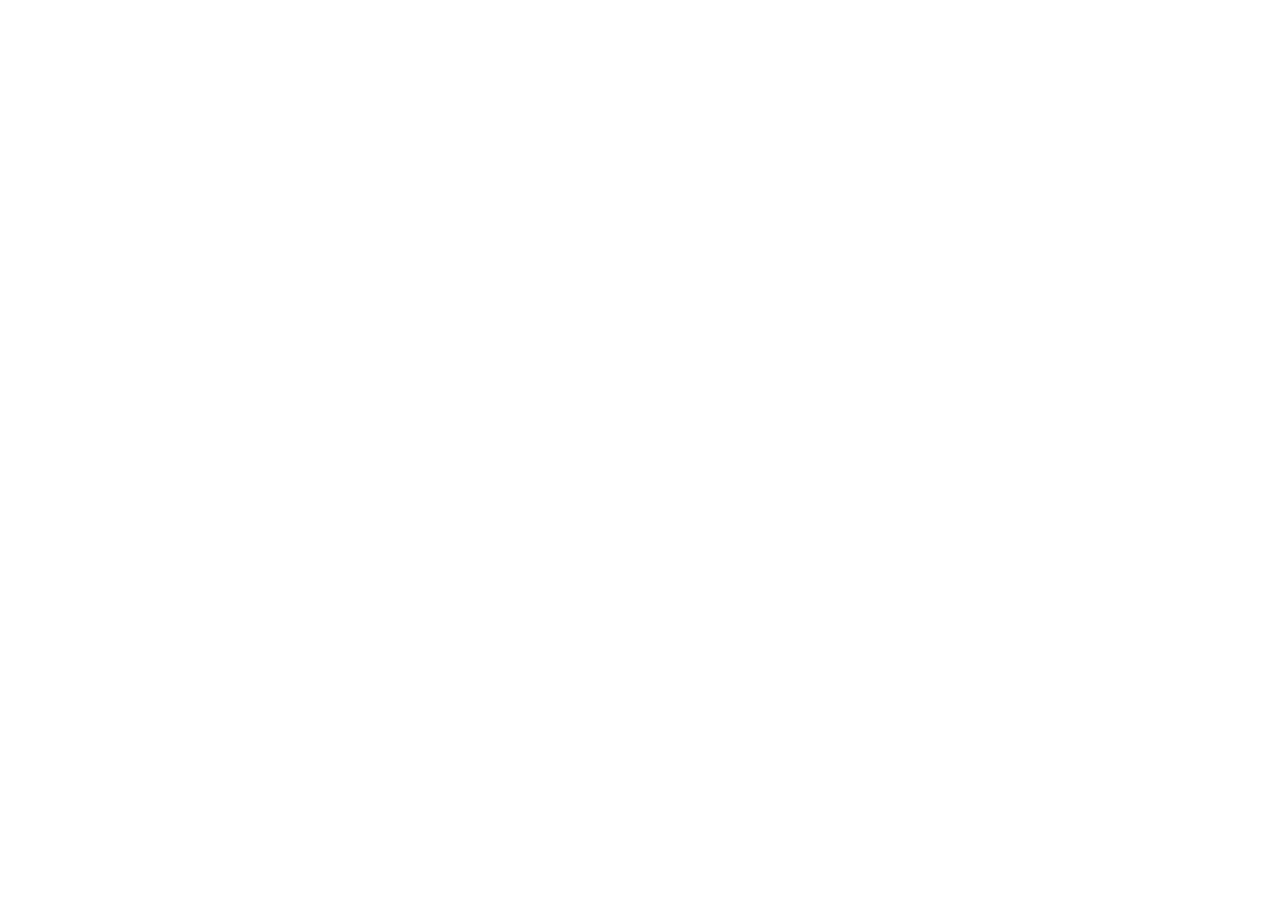
==== index.html @ 9a59e963 "initial commit" ====
<!DOCTYPE html>
<html lang="pt-BR">
<head>
    <meta charset="UTF-8">
    <meta name="viewport" content="width=device-width, initial-scale=1.0">
    <title>Pataviva - Início</title>
</head>
<body>
    
</body>
</html>
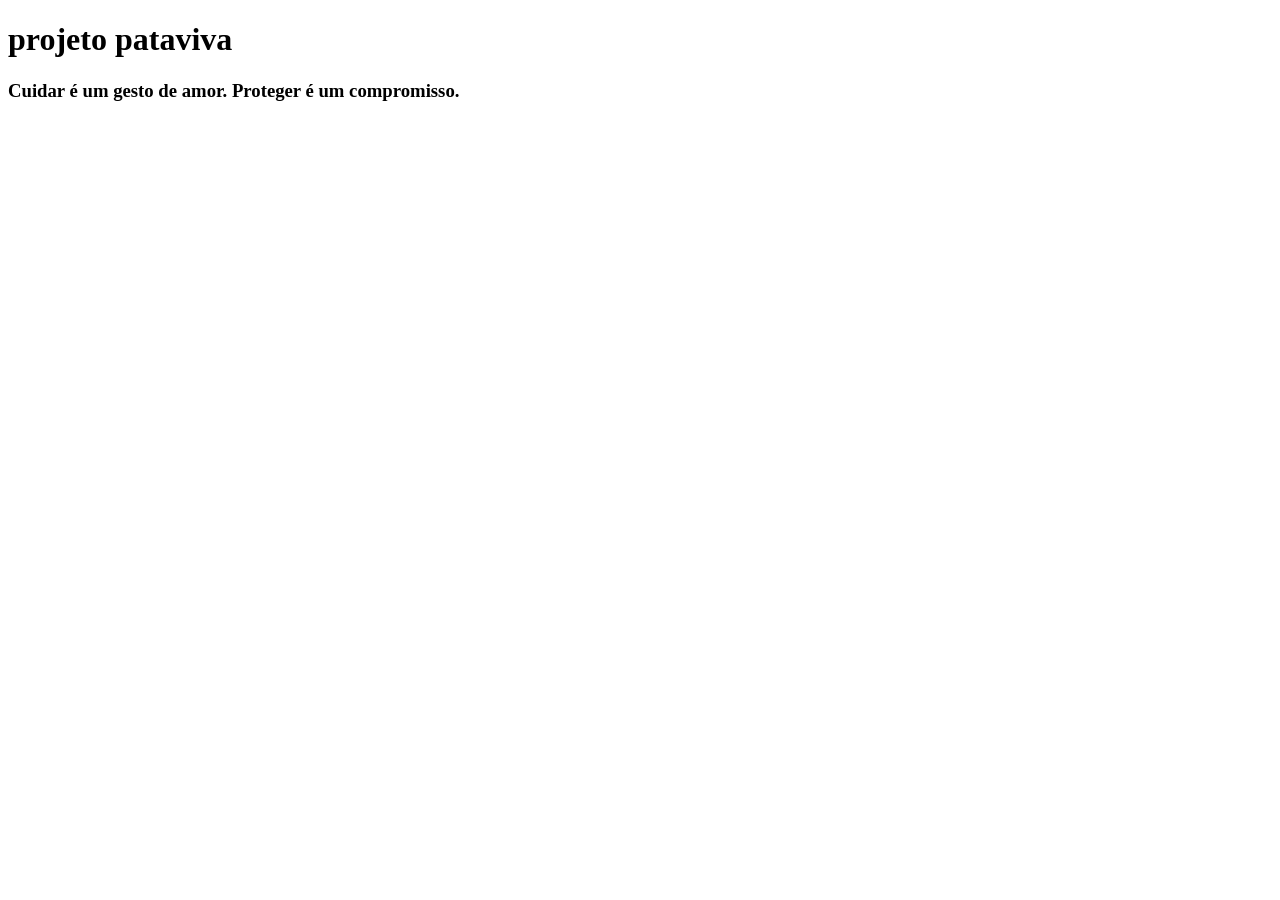
==== commit 014ef0da: "add: começando a desenvolver a tela index" ====
--- a/index.html
+++ b/index.html
@@ -3,9 +3,10 @@
 <head>
     <meta charset="UTF-8">
     <meta name="viewport" content="width=device-width, initial-scale=1.0">
-    <title>Pataviva - Início</title>
+    <title>Pataviva</title>
 </head>
 <body>
-    
+    <h1>projeto pataviva</h1>
+    <h3>Cuidar é um gesto de amor. Proteger é um compromisso.</h3>
 </body>
 </html>
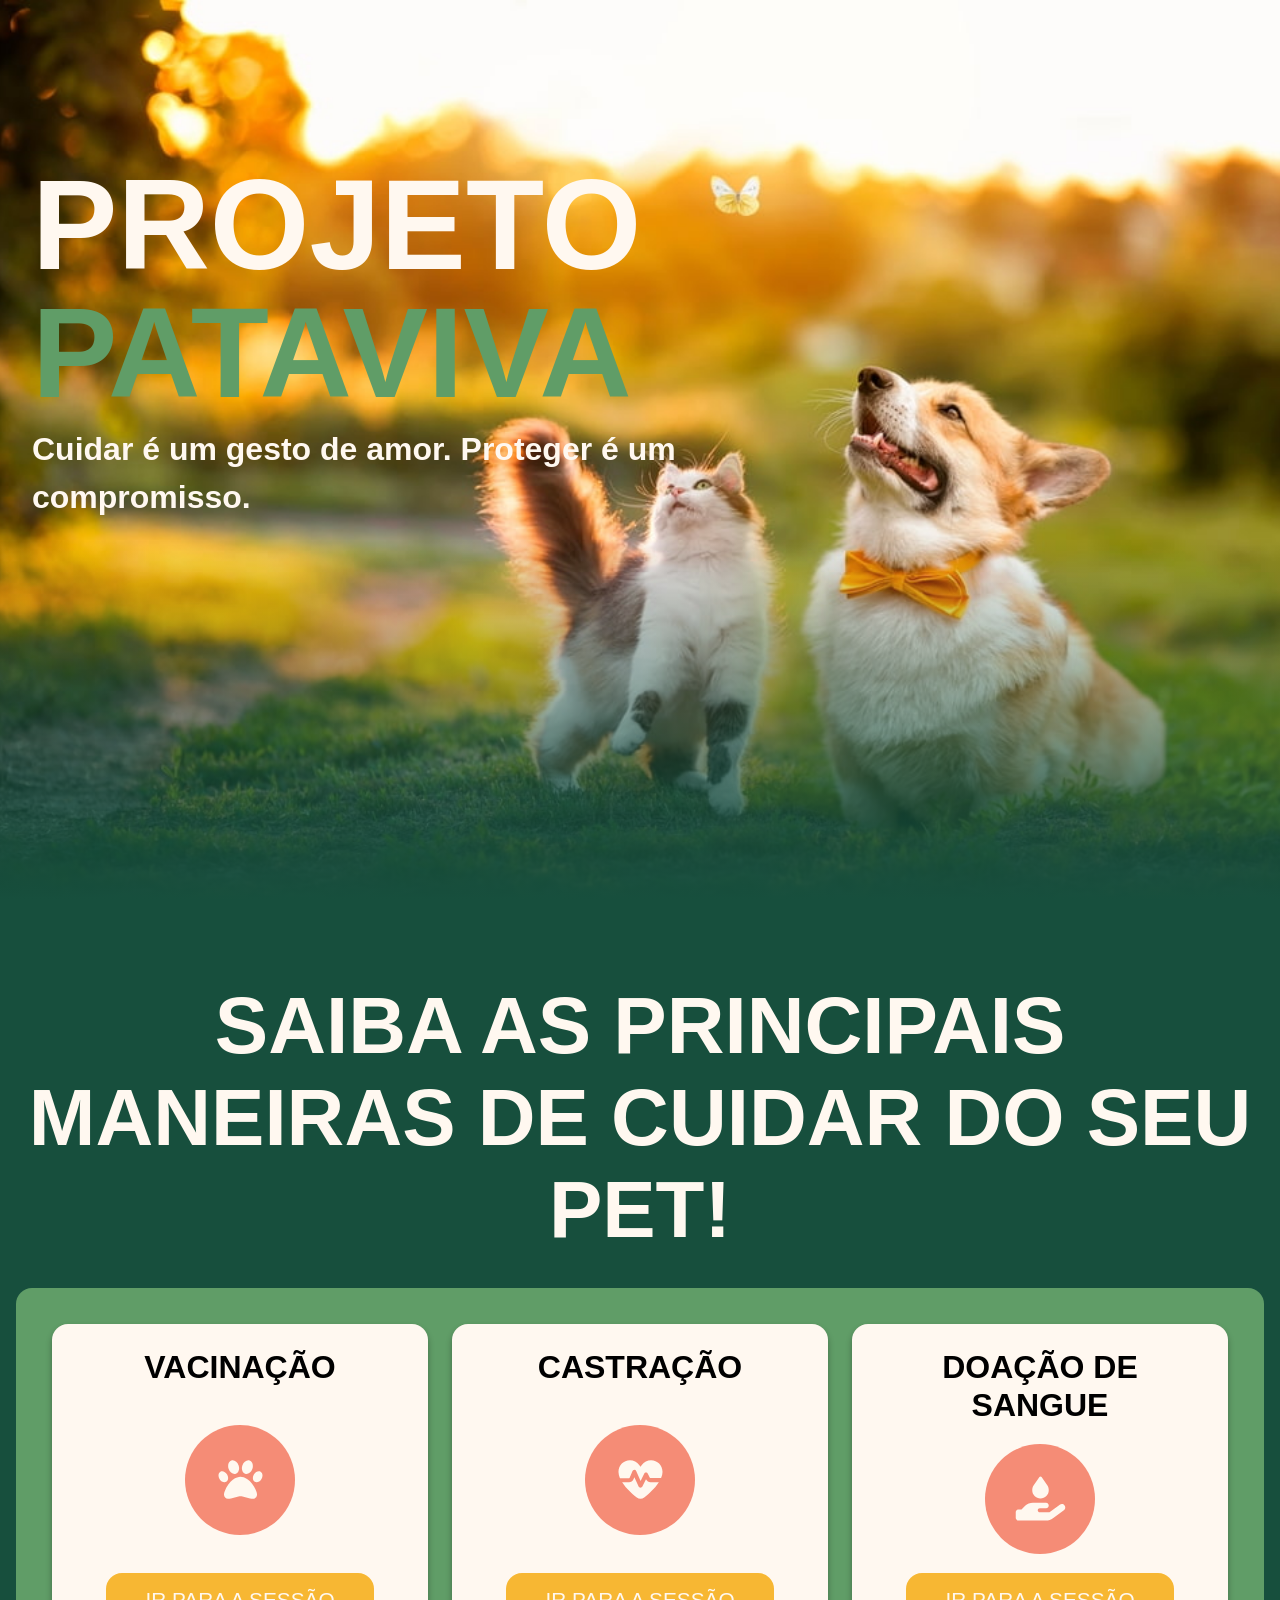
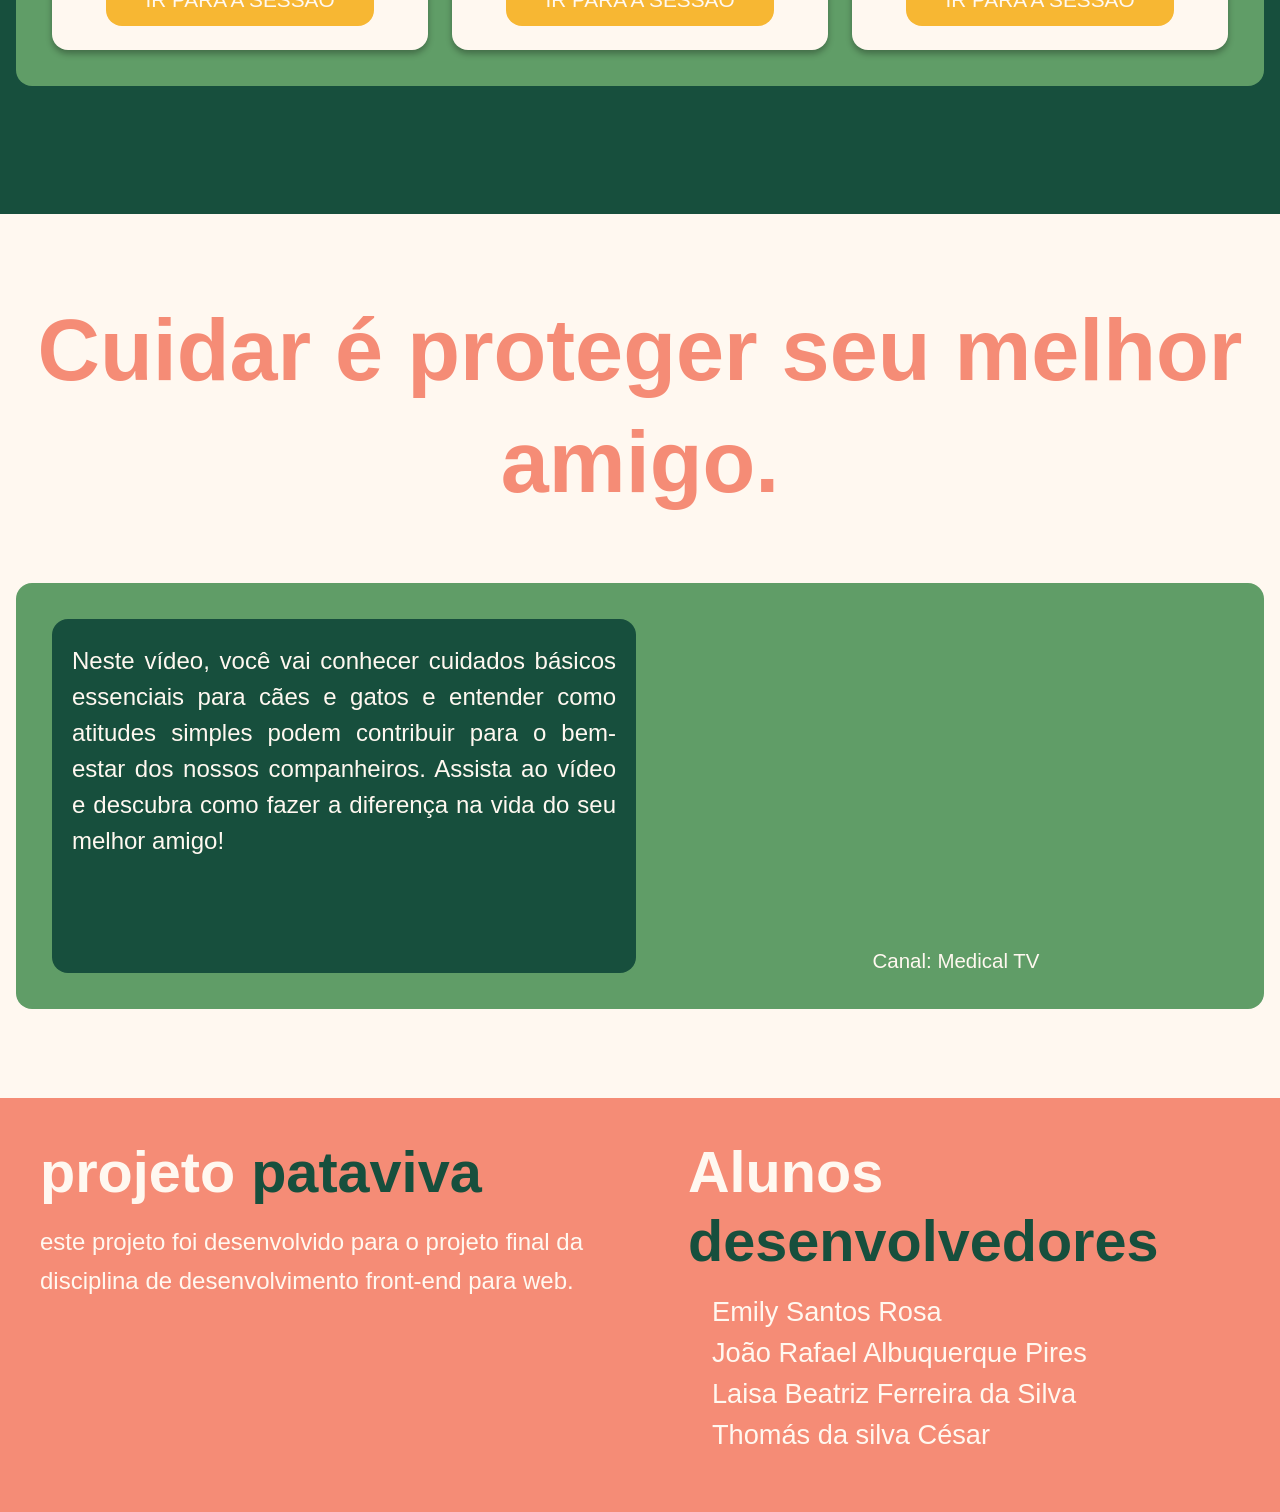
==== commit 60bfa89f: "feat: construção do html e css da tela inical do site." ====
--- a/index.html
+++ b/index.html
@@ -3,10 +3,73 @@
 <head>
     <meta charset="UTF-8">
     <meta name="viewport" content="width=device-width, initial-scale=1.0">
+    <link rel="stylesheet" href="/css/index.css">
     <title>Pataviva</title>
 </head>
 <body>
-    <h1>projeto pataviva</h1>
-    <h3>Cuidar é um gesto de amor. Proteger é um compromisso.</h3>
+
+    <section id="banner">
+        <div class="banner">
+            <h1>projeto <strong>pataviva</strong></h1>
+            <h3>Cuidar é um gesto de amor. Proteger é um compromisso.</h3>
+        </div>
+    </section>
+
+    <section id="sessoes">
+        <div class="container-sessao">
+            <h1>Saiba as principais maneiras de cuidar do seu Pet!</h1>
+            <div class="painel-cards">
+                <div class="card-vacinacao">
+                    <h3>Vacinação</h3>
+                    <div class="circulo-card"></div>
+                    <div class="botao-sessao">
+                        <a href="/pages/vacinacao.html">ir para a sessão</a>
+                    </div>
+                </div>
+                <div class="card-castracao">
+                    <h3>Castração</h3>
+                    <div class="circulo-card"></div>
+                    <div class="botao-sessao">
+                        <a href="/pages/castracao.html">ir para a sessão</a>
+                    </div>
+                </div>
+                <div class="card-doacao">
+                    <h3>doação de sangue</h3>
+                    <div class="circulo-card"></div>
+                    <div class="botao-sessao">
+                        <a href="/pages/doacao.html">ir para a sessão</a>
+                    </div>
+                </div>
+            </div>
+        </div>
+    </section>
+
+    <section id="video">
+        <h1>Cuidar é proteger seu melhor amigo.</h1>
+        <div class="container-video">
+            <div class="card-texto">
+                <p>Neste vídeo, você vai conhecer cuidados básicos essenciais para cães e gatos e entender como atitudes simples podem contribuir para o bem-estar dos nossos companheiros. Assista ao vídeo e descubra como fazer a diferença na vida do seu melhor amigo!</p>
+            </div>
+            <div class="card-video">
+                <iframe src="https://www.youtube.com/embed/X2qbrrYsVKo" title="Cuidados básicos para cães e gatos" allowfullscreen></iframe>
+            </div>
+        </div>
+    </section>
+    
+    <footer>
+        <div class="footer-box">
+            <h3>projeto <strong>pataviva</strong></h3>
+            <p>este projeto foi desenvolvido para o projeto final da disciplina de desenvolvimento front-end para web.</p>
+        </div>
+        <div class="footer-box">
+            <h3>Alunos <strong>desenvolvedores</strong></h3>
+            <ul>
+                <li>Emily Santos Rosa</li>
+                <li>João Rafael Albuquerque Pires</li>
+                <li>Laisa Beatriz Ferreira da Silva</li>
+                <li>Thomás da silva César</li>
+            </ul>
+        </div>
+    </footer>
 </body>
 </html>
--- a/css/index.css
+++ b/css/index.css
@@ -0,0 +1,267 @@
+@import url('https://fonts.googleapis.com/css2?family=Anton+SC:wght@400&display=swap');
+
+:root {
+    --amarelo: #F7B733;
+    --verde-claro: #609D67;
+    --verde-escuro: #174F3D;
+    --coral: #F58C76;
+    --creme: #FFF8F0;
+    --branco: #FFFFFF;
+    --preto: #000000;
+}
+
+* {
+    margin: 0;
+    padding: 0;
+    box-sizing: border-box;
+}
+
+body {
+    font-family: 'Anton SC', sans-serif;
+    background-color: var(--creme);
+    color: var(--preto);
+}
+
+section {
+    width: 100%;
+    height: auto;
+    margin: auto;
+    position: relative;
+    overflow: hidden;
+}
+
+.banner {
+    height: 100vh;
+    background-image:
+        linear-gradient(
+            to bottom,
+            transparent 60%,
+            var(--verde-escuro) 100%
+        ),
+        url("../assets/icons/foto-gato-cachorro.jpg");
+    background-size: cover;
+    background-position: center center;
+    display: flex;
+    flex-direction: column;
+    justify-content: center;
+    align-items: flex-start;
+    padding: clamp(1rem, 2rem, 2rem);
+    padding-bottom: 250px;
+}
+
+
+.banner h1 {
+    font-size: clamp(3vw, 10vw, 10vw);
+    line-height: 1;
+    text-transform: uppercase;
+    color: var(--creme);
+}
+
+.banner h1 strong {
+    color: var(--verde-claro);
+}
+
+.banner h3 {
+    max-width: 55%;
+    margin-top: 0.5rem;
+    font-size: clamp(1rem, 2.5rem, 2rem);
+    line-height: 1.5;
+    color: var(--creme);
+}
+
+#sessoes {
+    background-color: var(--verde-escuro);
+    padding: clamp(2.5rem, 6rem, 5rem) 1rem clamp(4rem, 9rem, 8rem);
+}
+
+.container-sessao {
+    margin: 0 auto;
+}
+
+.container-sessao h1 {
+    text-align: center;
+    text-transform: uppercase;
+    font-size: clamp(2.2rem, 5rem, 5.4rem);
+    color: var(--creme);
+    margin-bottom: 2rem;
+}
+
+.painel-cards {
+    display: grid;
+    grid-template-columns: repeat(3, minmax(0, 1fr));
+    gap: 1.5rem;
+    padding: 2.25rem;
+    background-color: var(--verde-claro);
+    border-radius: 16px;
+}
+
+.card-vacinacao,
+.card-castracao,
+.card-doacao {
+    display: flex;
+    flex-direction: column;
+    align-items: center;
+    justify-content: space-between;
+    gap: 1.5vw;
+    padding: 1.5rem 1.25rem;
+    background-color: var(--creme);
+    border-radius: 16px;
+    box-shadow: 0 4px 6px rgba(0, 0, 0, 0.3);
+}
+
+.card-vacinacao h3,
+.card-castracao h3,
+.card-doacao h3 {
+    display: flex;
+    align-items: center;
+    justify-content: center;
+    text-align: center;
+    text-transform: uppercase;
+    font-size: clamp(1.5rem, 2rem, 2.2rem);
+    line-height: 1.2;
+    color: var(--preto);
+}
+
+.circulo-card {
+    width: clamp(90px, 110px, 120px);
+    aspect-ratio: 1 / 1;
+    border-radius: 50%;
+    background-color: var(--coral);
+    background-repeat: no-repeat;
+    background-position: center;
+    background-size: 50%;
+}
+
+.card-vacinacao .circulo-card {
+    background-image: url("../assets/icons/paw-solid-full.svg");
+}
+
+.card-castracao .circulo-card {
+    background-image: url("../assets/icons/heart-pulse-solid-full.svg");
+}
+
+.card-doacao .circulo-card {
+    background-image: url("../assets/icons/hand-holding-droplet-solid-full.svg");
+}
+
+.botao-sessao {
+    width: 80%;
+    background-color: #F7B733;
+    border-radius: 16px;
+    transition: transform 0.3s ease;
+}
+
+.botao-sessao a {
+    display: block;
+    width: 100%;
+    padding: 0.9rem 0.5rem;
+    text-align: center;
+    text-transform: uppercase;
+    font-size: clamp(1rem, 1.3rem, 1.3rem);
+    color: var(--creme);
+    text-decoration: none;
+    border-radius: 10px;
+}
+
+.botao-sessao:hover {
+    transform: scale(0.9);
+}
+
+#video {
+    background-color: var(--creme);
+    padding: clamp(2.5rem, 5rem, 5rem) 1rem clamp(3rem, 7vw, 6rem);
+}
+
+#video h1 {
+    text-align: center;
+    font-size: clamp(2.2rem, 5.4rem, 5.4rem);
+    line-height: 1.3;
+    color: var(--coral);
+    margin: 0 auto clamp(2rem, 5vw, 4.5rem);
+}
+
+.container-video {
+    display: flex;
+    align-items: stretch;
+    gap: 3rem;
+    max-width: 100%;
+    margin: 0 auto;
+    padding: clamp(1rem, 2.5rem, 2.25rem);
+    background-color: var(--verde-claro);
+    border-radius: 16px;
+}
+
+.card-texto {
+    flex: 1 1 0;
+    padding: 1.5rem 1.25rem;
+    background-color: var(--verde-escuro);
+    border-radius: 16px;
+}
+
+.card-texto p {
+    text-align: justify;
+    font-size: clamp(1rem, 1.5rem, 1.5rem);
+    line-height: 1.5;
+    color: var(--creme);
+}
+
+.card-video {
+    flex: 1 1 0;
+    display: flex;
+    flex-direction: column;
+    justify-content: space-between;
+    gap: 1.5rem;
+}
+
+.card-video iframe {
+    width: 100%;
+    aspect-ratio: 16 / 9;
+    border: 0;
+    border-radius: 16px;
+}
+
+.card-video::after {
+    content: "Canal: Medical TV";
+    text-align: center;
+    font-size: clamp(1.1rem, 1.6vw, 1.6rem);
+    color: var(--creme);
+}
+
+footer {
+    display: grid;
+    grid-template-columns: 1fr 1fr;
+    gap: 2rem clamp(2rem, 6rem, 6rem);
+    padding: clamp(1.5rem, 3rem, 2.5rem) clamp(1rem, 2.5rem, 3rem) clamp(2.5rem, 3.5rem, 4.5rem);
+    background-color: var(--coral);
+    color: var(--creme);
+}
+
+.footer-box h3 {
+    font-size: clamp(2rem, 3.6rem, 3.6rem);
+    line-height: 1.2;
+    margin-bottom: 1rem;
+    color: var(--creme);
+}
+
+.footer-box h3 strong {
+    color: var(--verde-escuro);
+}
+
+.footer-box p {
+    font-size: clamp(1rem, 1.5rem, 1.5rem);
+    line-height: 1.6;
+}
+
+.footer-box ul {
+    list-style: none;
+    padding-left: 1.5rem;
+}
+
+.footer-box li {
+    font-size: clamp(1.1rem, 1.7rem, 1.7rem);
+    line-height: 1.5;
+}
+
+.footer-box li::marker {
+    color: var(--creme);
+}
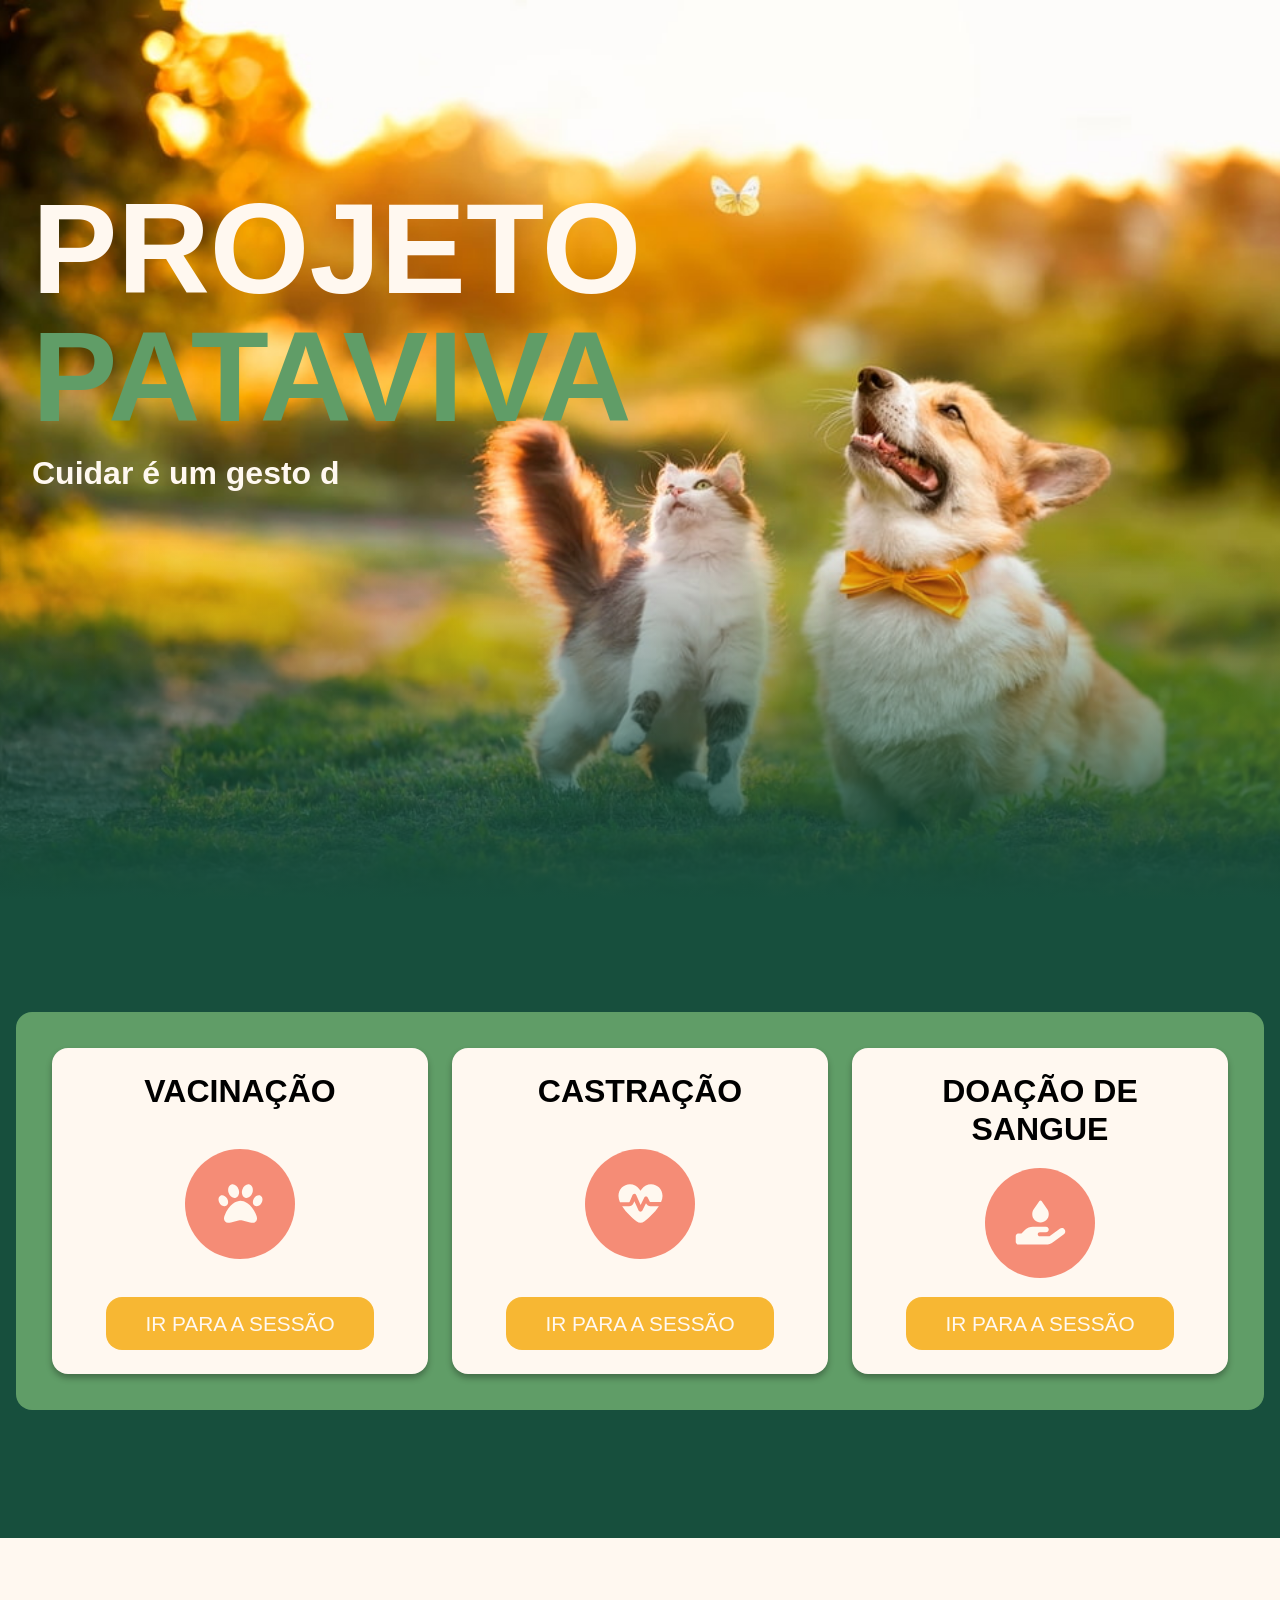
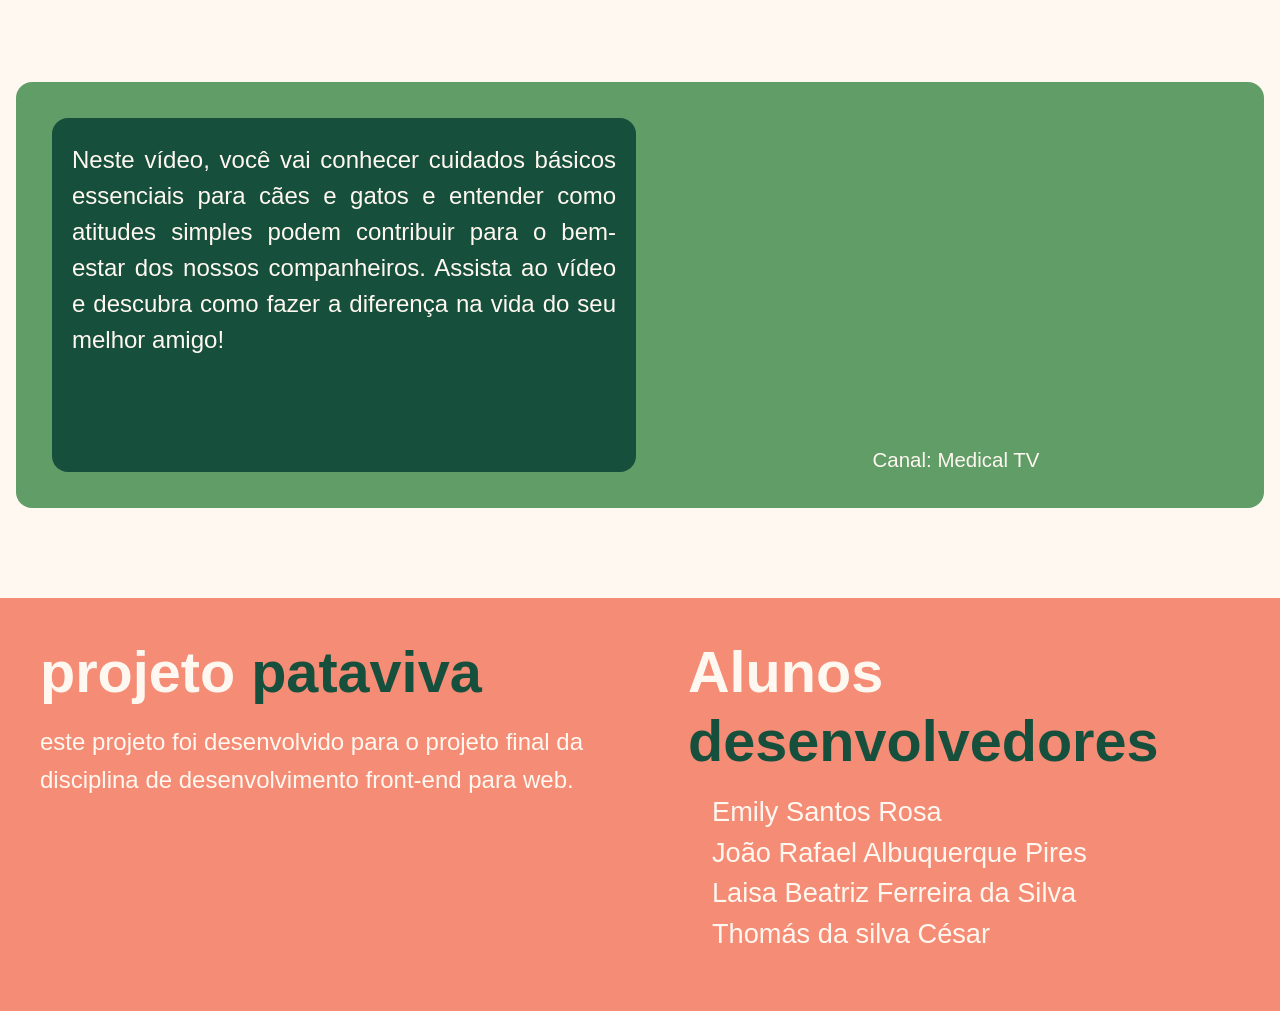
==== commit bc4935cb: "feat: Adicionando efeito de digitação em títulos da pagina inicial." ====
--- a/index.html
+++ b/index.html
@@ -11,13 +11,13 @@
     <section id="banner">
         <div class="banner">
             <h1>projeto <strong>pataviva</strong></h1>
-            <h3>Cuidar é um gesto de amor. Proteger é um compromisso.</h3>
+            <h3 class="texto-animado">Cuidar é um gesto de amor. Proteger é um compromisso.</h3>
         </div>
     </section>
 
     <section id="sessoes">
         <div class="container-sessao">
-            <h1>Saiba as principais maneiras de cuidar do seu Pet!</h1>
+            <h1 class="texto-animado">Saiba as principais maneiras de cuidar do seu Pet!</h1>
             <div class="painel-cards">
                 <div class="card-vacinacao">
                     <h3>Vacinação</h3>
@@ -45,7 +45,7 @@
     </section>
 
     <section id="video">
-        <h1>Cuidar é proteger seu melhor amigo.</h1>
+        <h1 class="texto-animado">Cuidar é proteger seu melhor amigo!</h1>
         <div class="container-video">
             <div class="card-texto">
                 <p>Neste vídeo, você vai conhecer cuidados básicos essenciais para cães e gatos e entender como atitudes simples podem contribuir para o bem-estar dos nossos companheiros. Assista ao vídeo e descubra como fazer a diferença na vida do seu melhor amigo!</p>
@@ -71,5 +71,6 @@
             </ul>
         </div>
     </footer>
+    <script src="/js/script.js"></script>
 </body>
 </html>
